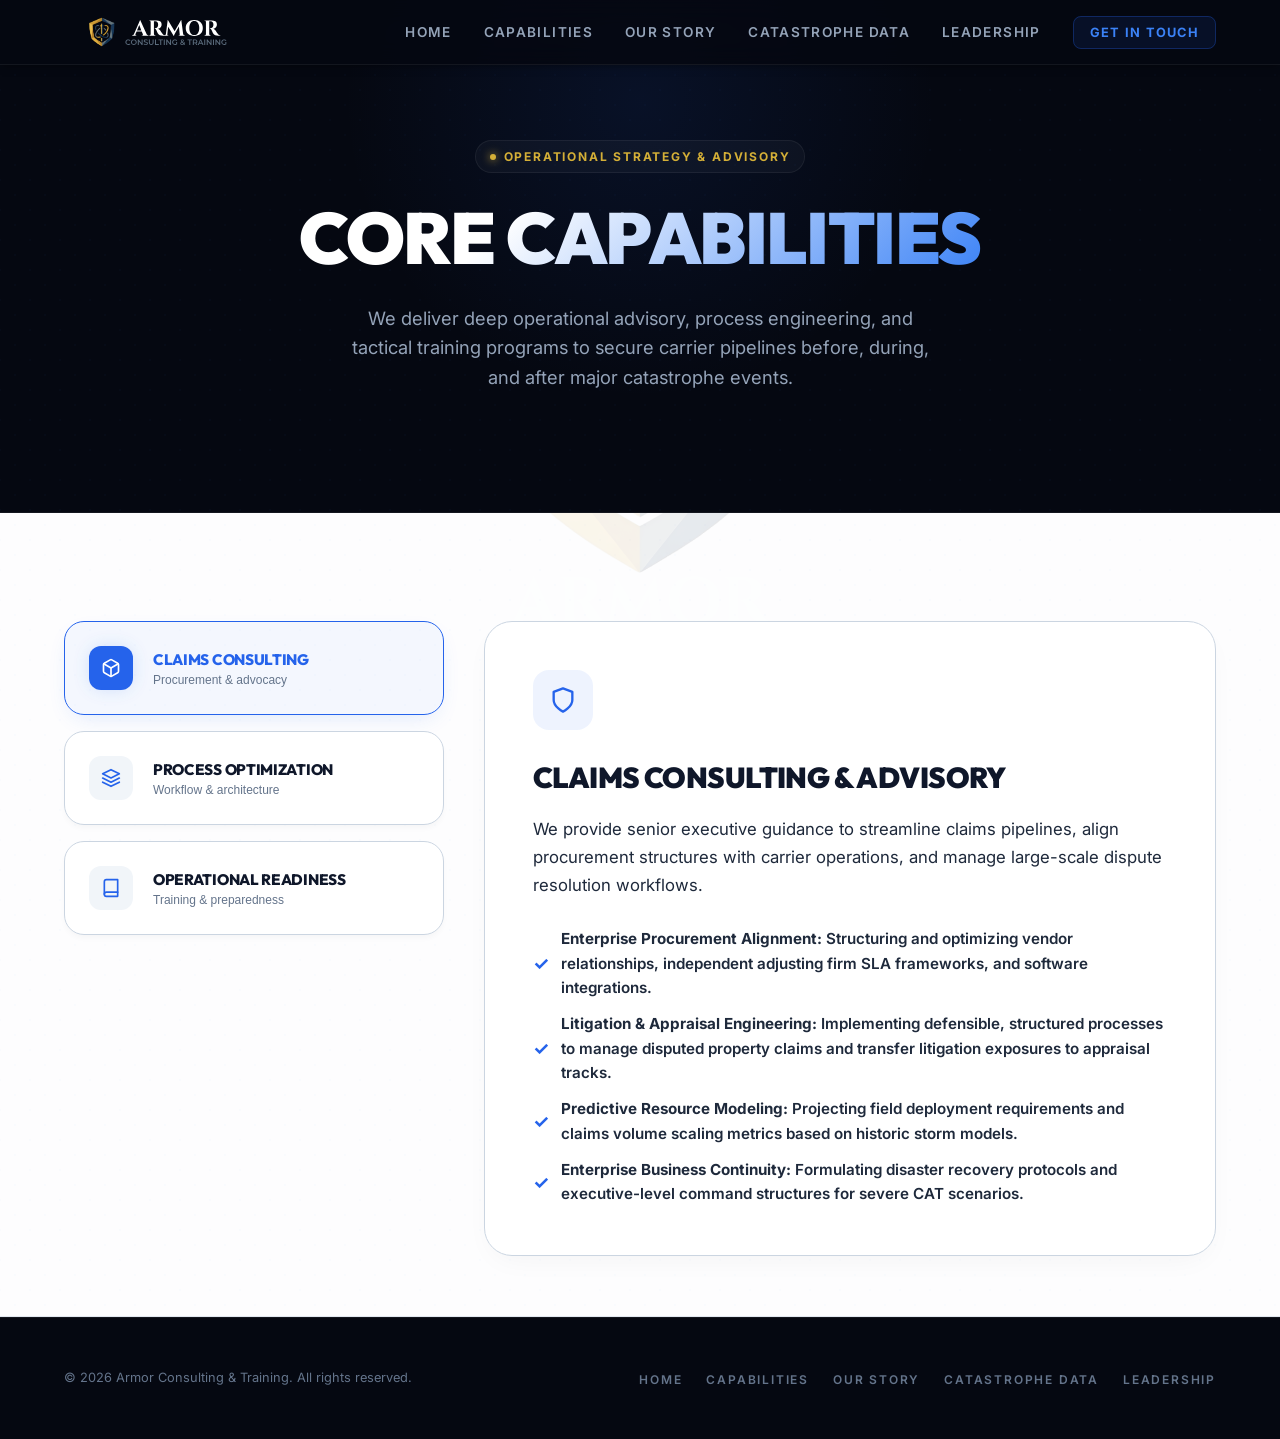
==== capabilities.html @ b16a69c3 "Restructure site into multi-page architecture with expanded Capabilities and Our Story portfolios" ====
<!DOCTYPE html>
<html lang="en">
<head>
    <meta charset="UTF-8">
    <meta name="viewport" content="width=device-width, initial-scale=1.0">
    <meta name="description" content="Armor Consulting & Training fortifies catastrophe claims operations, streamlines response pipelines, ensures strict regulatory compliance, and advises on premium insurtech systems integration.">
    <meta name="author" content="Armor Consulting & Training">
    <title>Core Capabilities | Armor Consulting & Training</title>
    
    <!-- CSS Link -->
    <link rel="stylesheet" href="style.css">
    
    <!-- Favicon Mockup -->
    <link rel="icon" type="image/svg+xml" href="assets/Armor Consulting and Training LLC Logo (512 x 512 px).svg">
</head>
<body>
    <div class="background-watermark"></div>

    <!-- ── HEADER / NAVIGATION ── -->
    <header class="scrolled">
        <div class="container nav-container">
            <a href="index.html" class="logo">
                <img src="assets/Armor Consulting and Training LLC Logo 2 (1128 x 191 px).svg" alt="Armor Consulting & Training" class="logo-image">
            </a>
            <nav>
                <ul>
                    <li><a href="index.html">Home</a></li>
                    <li><a href="capabilities.html" class="active">Capabilities</a></li>
                    <li><a href="our-story.html">Our Story</a></li>
                    <li><a href="index.html#tracker">Catastrophe Data</a></li>
                    <li><a href="index.html#leadership">Leadership</a></li>
                    <li><a href="index.html#contact" class="btn-nav">Get in Touch</a></li>
                </ul>
            </nav>
        </div>
    </header>

    <main>
        <!-- ── SUB-PAGE HERO ── -->
        <section class="hero" style="min-height: auto; padding: 140px 0 80px 0; border-bottom: 1px solid var(--panel-border);">
            <div class="hero-glow"></div>
            <div class="container hero-content" style="max-width: 800px;">
                <div class="hero-tag">
                    <span class="hero-tag-dot"></span> Operational Strategy & Advisory
                </div>
                <h1 class="text-gradient-cobalt">Core Capabilities</h1>
                <p>We deliver deep operational advisory, process engineering, and tactical training programs to secure carrier pipelines before, during, and after major catastrophe events.</p>
            </div>
        </section>

        <!-- ── INTERACTIVE CAPABILITIES SECTION ── -->
        <section id="capabilities" class="capabilities-section">
            <div class="container">
                <div class="capabilities-showcase">
                    <!-- Tabs Navigation -->
                    <div class="capabilities-nav">
                        <!-- Tab 1 -->
                        <button class="capability-tab-btn active" data-capability="consulting">
                            <div class="tab-btn-icon">
                                <svg width="20" height="20" viewBox="0 0 24 24" fill="none" stroke="currentColor" stroke-width="2" stroke-linecap="round" stroke-linejoin="round">
                                    <path d="M21 16V8a2 2 0 0 0-1-1.73l-7-4a2 2 0 0 0-2 0l-7 4A2 2 0 0 0 3 8v8a2 2 0 0 0 1 1.73l7 4a2 2 0 0 0 2 0l7-4A2 2 0 0 0 21 16z"></path>
                                    <polyline points="3.27 6.96 12 12.01 20.73 6.96"></polyline>
                                    <line x1="12" y1="22.08" x2="12" y2="12"></line>
                                </svg>
                            </div>
                            <div class="tab-btn-content">
                                <h4>Claims Consulting</h4>
                                <span class="tab-btn-desc">Procurement & advocacy</span>
                            </div>
                        </button>

                        <!-- Tab 2 -->
                        <button class="capability-tab-btn" data-capability="optimization">
                            <div class="tab-btn-icon">
                                <svg width="20" height="20" viewBox="0 0 24 24" fill="none" stroke="currentColor" stroke-width="2" stroke-linecap="round" stroke-linejoin="round">
                                    <polygon points="12 2 2 7 12 12 22 7 12 2"></polygon>
                                    <polyline points="2 17 12 22 22 17"></polyline>
                                    <polyline points="2 12 12 17 22 12"></polyline>
                                </svg>
                            </div>
                            <div class="tab-btn-content">
                                <h4>Process Optimization</h4>
                                <span class="tab-btn-desc">Workflow & architecture</span>
                            </div>
                        </button>

                        <!-- Tab 3 -->
                        <button class="capability-tab-btn" data-capability="readiness">
                            <div class="tab-btn-icon">
                                <svg width="20" height="20" viewBox="0 0 24 24" fill="none" stroke="currentColor" stroke-width="2" stroke-linecap="round" stroke-linejoin="round">
                                    <path d="M4 19.5A2.5 2.5 0 0 1 6.5 17H20"></path>
                                    <path d="M6.5 2H20v20H6.5A2.5 2.5 0 0 1 4 19.5v-15A2.5 2.5 0 0 1 6.5 2z"></path>
                                </svg>
                            </div>
                            <div class="tab-btn-content">
                                <h4>Operational Readiness</h4>
                                <span class="tab-btn-desc">Training & preparedness</span>
                            </div>
                        </button>
                    </div>

                    <!-- Tabs Content Panel -->
                    <div class="capabilities-content-panel">
                        <!-- Slide 1: Claims Consulting -->
                        <div class="capability-content-slide active" id="cap-consulting">
                            <div class="capability-slide-icon">
                                <svg width="28" height="28" viewBox="0 0 24 24" fill="none" stroke="currentColor" stroke-width="2" stroke-linecap="round" stroke-linejoin="round">
                                    <path d="M12 22s8-4 8-10V5l-8-3-8 3v7c0 6 8 10 8 10z"></path>
                                </svg>
                            </div>
                            <h3>Claims Consulting & Advisory</h3>
                            <p>We provide senior executive guidance to streamline claims pipelines, align procurement structures with carrier operations, and manage large-scale dispute resolution workflows.</p>
                            <div class="capability-slide-bullets">
                                <div class="bullet-item">
                                    <span class="bullet-icon">✓</span>
                                    <span><strong>Enterprise Procurement Alignment:</strong> Structuring and optimizing vendor relationships, independent adjusting firm SLA frameworks, and software integrations.</span>
                                </div>
                                <div class="bullet-item">
                                    <span class="bullet-icon">✓</span>
                                    <span><strong>Litigation & Appraisal Engineering:</strong> Implementing defensible, structured processes to manage disputed property claims and transfer litigation exposures to appraisal tracks.</span>
                                </div>
                                <div class="bullet-item">
                                    <span class="bullet-icon">✓</span>
                                    <span><strong>Predictive Resource Modeling:</strong> Projecting field deployment requirements and claims volume scaling metrics based on historic storm models.</span>
                                </div>
                                <div class="bullet-item">
                                    <span class="bullet-icon">✓</span>
                                    <span><strong>Enterprise Business Continuity:</strong> Formulating disaster recovery protocols and executive-level command structures for severe CAT scenarios.</span>
                                </div>
                            </div>
                        </div>

                        <!-- Slide 2: Process Optimization -->
                        <div class="capability-content-slide" id="cap-optimization">
                            <div class="capability-slide-icon">
                                <svg width="28" height="28" viewBox="0 0 24 24" fill="none" stroke="currentColor" stroke-width="2" stroke-linecap="round" stroke-linejoin="round">
                                    <circle cx="12" cy="12" r="3"></circle>
                                    <path d="M19.4 15a1.65 1.65 0 0 0 .33 1.82l.06.06a2 2 0 1 1-2.83 2.83l-.06-.06a1.65 1.65 0 0 0-1.82-.33 1.65 1.65 0 0 0-1 1.51V21a2 2 0 0 1-4 0v-.09A1.65 1.65 0 0 0 9 19.4a1.65 1.65 0 0 0-1.82.33l-.06.06a2 2 0 1 1-2.83-2.83l.06-.06a1.65 1.65 0 0 0 .33-1.82 1.65 1.65 0 0 0-1.51-1H3a2 2 0 0 1 0-4h.09A1.65 1.65 0 0 0 4.6 9a1.65 1.65 0 0 0-.33-1.82l-.06-.06a2 2 0 1 1 2.83-2.83l.06.06a1.65 1.65 0 0 0 1.82.33H9a1.65 1.65 0 0 0 1-1.51V3a2 2 0 0 1 4 0v.09a1.65 1.65 0 0 0 1 1.51 1.65 1.65 0 0 0 1.82-.33l.06-.06a2 2 0 1 1 2.83 2.83l-.06.06a1.65 1.65 0 0 0-.33 1.82V9a1.65 1.65 0 0 0 1.51 1H21a2 2 0 0 1 0 4h-.09a1.65 1.65 0 0 0-1.51 1z"></path>
                                </svg>
                            </div>
                            <h3>Strategic Process Optimization</h3>
                            <p>We engineer operational frameworks, design clean data capture loops, and customize claims processing workflows for specialized perils and challenging geographic regions.</p>
                            <div class="capability-slide-bullets">
                                <div class="bullet-item">
                                    <span class="bullet-icon">✓</span>
                                    <span><strong>System Architecture & Data Capture:</strong> Designing clean integration pipelines between intake systems, field estimating tools, and core carrier databases.</span>
                                </div>
                                <div class="bullet-item">
                                    <span class="bullet-icon">✓</span>
                                    <span><strong>CAT Code Engineering:</strong> Establishing storm-specific process guidelines, estimate templates, and automated compliance auditing rules.</span>
                                </div>
                                <div class="bullet-item">
                                    <span class="bullet-icon">✓</span>
                                    <span><strong>Niche Product Customization:</strong> Engineering specialized processing pipelines for unique policy types, including manufactured housing and mobile home product lines.</span>
                                </div>
                                <div class="bullet-item">
                                    <span class="bullet-icon">✓</span>
                                    <span><strong>Logistical Conflict Resolution:</strong> Developing localized, tactical response workflows for hard-to-reach barrier islands, keys, and severe access-restricted disaster zones (e.g., Sanibel Island and the Florida Keys).</span>
                                </div>
                            </div>
                        </div>

                        <!-- Slide 3: Operational Readiness -->
                        <div class="capability-content-slide" id="cap-readiness">
                            <div class="capability-slide-icon">
                                <svg width="28" height="28" viewBox="0 0 24 24" fill="none" stroke="currentColor" stroke-width="2" stroke-linecap="round" stroke-linejoin="round">
                                    <path d="M17 21v-2a4 4 0 0 0-4-4H5a4 4 0 0 0-4 4v2"></path>
                                    <circle cx="9" cy="7" r="4"></circle>
                                    <path d="M23 21v-2a4 4 0 0 0-3-3.87"></path>
                                    <path d="M16 3.13a4 4 0 0 1 0 7.75"></path>
                                </svg>
                            </div>
                            <h3>Training & Operational Readiness</h3>
                            <p>We build readiness programs, technical estimating academies, and automated onboarding playbooks to scale up human capital ahead of historic catastrophe events.</p>
                            <div class="capability-slide-bullets">
                                <div class="bullet-item">
                                    <span class="bullet-icon">✓</span>
                                    <span><strong>Leadership Development Academies:</strong> Targeted executive training programs for Team Leads, Field Supervisors, Quality Control Auditors, and Claims Managers.</span>
                                </div>
                                <div class="bullet-item">
                                    <span class="bullet-icon">✓</span>
                                    <span><strong>Technical Estimating Mastery:</strong> Advanced training curricula in Xactimate and Symbility, emphasizing structural estimating precision and carrier-specific guidelines.</span>
                                </div>
                                <div class="bullet-item">
                                    <span class="bullet-icon">✓</span>
                                    <span><strong>Massive-Scale Readiness Drills:</strong> Conducting stress-test simulations of staffing ramp-ups, QA queues, and high-frequency intake bottlenecks.</span>
                                </div>
                                <div class="bullet-item">
                                    <span class="bullet-icon">✓</span>
                                    <span><strong>Rapid Onboarding Systems:</strong> Creating high-impact independent adjuster orientation presentation playbooks and onboarding resources to ensure day-one operational alignment.</span>
                                </div>
                            </div>
                        </div>
                    </div>
                </div>
            </div>
        </section>
    </main>

    <!-- ── FOOTER ── -->
    <footer>
        <div class="container footer-container">
            <div class="footer-copy">
                &copy; 2026 Armor Consulting & Training. All rights reserved.
            </div>
            <ul class="footer-links">
                <li><a href="index.html">Home</a></li>
                <li><a href="capabilities.html">Capabilities</a></li>
                <li><a href="our-story.html">Our Story</a></li>
                <li><a href="index.html#tracker">Catastrophe Data</a></li>
                <li><a href="index.html#leadership">Leadership</a></li>
            </ul>
        </div>
    </footer>

    <!-- JavaScript Link -->
    <script src="app.js"></script>
</body>
</html>
---- style.css ----
@import url('https://fonts.googleapis.com/css2?family=Outfit:wght@400;600;800;900&family=Inter:wght@300;400;500;600;700&family=JetBrains+Mono:wght@400;700&display=swap');

/* ── DESIGN SYSTEM VARIABLES ────────────────────────────────────────────── */
:root {
  --bg-color: #050811;
  --bg-dots: rgba(37, 99, 235, 0.03);
  --panel-bg: rgba(13, 18, 33, 0.7);
  --panel-border: rgba(255, 255, 255, 0.06);
  --panel-border-hover: rgba(59, 130, 246, 0.3);
  
  --text-primary: #f8fafc;
  --text-secondary: #94a3b8;
  --text-muted: #64748b;
  
  --accent-cobalt: #2563eb;
  --accent-electric: #3b82f6;
  --accent-cyan: #06b6d4;
  --accent-gold: #d4af37;
  --accent-gold-glow: rgba(212, 175, 55, 0.15);
  
  --shadow-sm: 0 2px 8px -2px rgba(0, 0, 0, 0.5);
  --shadow-lg: 0 10px 30px -10px rgba(0, 0, 0, 0.7);
  --shadow-glow: 0 0 20px -5px rgba(37, 99, 235, 0.3);
  
  --transition-smooth: all 0.4s cubic-bezier(0.16, 1, 0.3, 1);
  --font-heading: 'Outfit', 'Inter', sans-serif;
  --font-body: 'Inter', sans-serif;
  --font-mono: 'JetBrains Mono', monospace;
}

/* ── BASE STYLES ────────────────────────────────────────────────────────── */
* {
  box-sizing: border-box;
  margin: 0;
  padding: 0;
}

html {
  scroll-behavior: smooth;
}

body {
  background-color: var(--bg-color);
  background-image: 
    radial-gradient(var(--bg-dots) 1.5px, transparent 1.5px),
    radial-gradient(var(--bg-dots) 1.5px, transparent 1.5px);
  background-size: 30px 30px;
  background-position: 0 0, 15px 15px;
  color: var(--text-primary);
  font-family: var(--font-body);
  line-height: 1.6;
  overflow-x: hidden;
  -webkit-font-smoothing: antialiased;
}

/* ── TYPOGRAPHY ──────────────────────────────────────────────────────────── */
h1, h2, h3, h4 {
  font-family: var(--font-heading);
  font-weight: 800;
  letter-spacing: -0.02em;
}

p {
  color: var(--text-secondary);
}

.text-gradient-cobalt {
  background: linear-gradient(135deg, #ffffff 30%, var(--accent-electric) 100%);
  -webkit-background-clip: text;
  -webkit-text-fill-color: transparent;
}

.text-gradient-gold {
  background: linear-gradient(135deg, #ffffff 40%, var(--accent-gold) 100%);
  -webkit-background-clip: text;
  -webkit-text-fill-color: transparent;
}

/* ── GLOBAL LAYOUT & CONTAINER ────────────────────────────────────────────── */
.container {
  width: 100%;
  max-width: 1200px;
  margin: 0 auto;
  padding: 0 24px;
}

/* ── HEADER / NAVIGATION ──────────────────────────────────────────────────── */
header {
  position: fixed;
  top: 0;
  left: 0;
  width: 100%;
  z-index: 100;
  border-bottom: 1px solid transparent;
  transition: var(--transition-smooth);
}

header.scrolled {
  background-color: rgba(5, 8, 17, 0.85);
  backdrop-filter: blur(12px);
  border-bottom: 1px solid var(--panel-border);
  box-shadow: var(--shadow-sm);
}

.nav-container {
  display: flex;
  justify-content: space-between;
  align-items: center;
  height: 80px;
  transition: var(--transition-smooth);
}

header.scrolled .nav-container {
  height: 64px;
}

.logo {
  display: flex;
  align-items: center;
  text-decoration: none;
}

.logo-image {
  height: 46px;
  width: auto;
  display: block;
  transition: var(--transition-smooth);
}

header.scrolled .logo-image {
  height: 38px;
}

nav ul {
  display: flex;
  list-style: none;
  gap: 32px;
  align-items: center;
}

nav a {
  text-decoration: none;
  color: var(--text-secondary);
  font-size: 0.85rem;
  font-weight: 600;
  text-transform: uppercase;
  letter-spacing: 0.1em;
  transition: var(--transition-smooth);
}

nav a:hover {
  color: var(--accent-electric);
}

.btn-nav {
  background: rgba(37, 99, 235, 0.1);
  color: var(--accent-electric);
  border: 1px solid rgba(37, 99, 235, 0.3);
  padding: 8px 16px;
  border-radius: 8px;
  font-size: 0.8rem;
  font-weight: 700;
}

.btn-nav:hover {
  background: var(--accent-cobalt);
  color: var(--text-primary);
  border-color: var(--accent-cobalt);
  box-shadow: var(--shadow-glow);
}

/* ── HERO SECTION ────────────────────────────────────────────────────────── */
.hero {
  position: relative;
  min-height: 100vh;
  display: flex;
  align-items: center;
  padding-top: 100px;
  overflow: hidden;
}

.hero-glow {
  position: absolute;
  top: 20%;
  left: 50%;
  transform: translate(-50%, -50%);
  width: 600px;
  height: 600px;
  background: radial-gradient(circle, rgba(37, 99, 235, 0.1) 0%, transparent 70%);
  z-index: -1;
  pointer-events: none;
}

.hero-content {
  max-width: 700px;
}

.hero-tag {
  display: inline-flex;
  align-items: center;
  gap: 8px;
  background: rgba(255, 255, 255, 0.03);
  border: 1px solid var(--panel-border);
  padding: 6px 14px;
  border-radius: 20px;
  font-size: 0.75rem;
  font-weight: 700;
  text-transform: uppercase;
  letter-spacing: 0.15em;
  color: var(--accent-gold);
  margin-bottom: 24px;
}

.hero-tag-dot {
  width: 6px;
  height: 6px;
  border-radius: 50%;
  background: var(--accent-gold);
  box-shadow: 0 0 8px var(--accent-gold);
}

.hero h1 {
  font-size: clamp(2.5rem, 6vw, 4.5rem);
  line-height: 0.95;
  margin-bottom: 24px;
  font-weight: 900;
  text-transform: uppercase;
}

.hero p {
  font-size: clamp(1rem, 2vw, 1.15rem);
  color: var(--text-secondary);
  margin-bottom: 40px;
  max-width: 600px;
}

.hero-actions {
  display: flex;
  gap: 16px;
  flex-wrap: wrap;
}

.btn {
  display: inline-flex;
  align-items: center;
  gap: 8px;
  text-decoration: none;
  padding: 14px 28px;
  border-radius: 10px;
  font-size: 0.85rem;
  font-weight: 700;
  text-transform: uppercase;
  letter-spacing: 0.08em;
  transition: var(--transition-smooth);
  cursor: pointer;
}

.btn-primary {
  background: var(--accent-cobalt);
  color: var(--text-primary);
  border: 1px solid var(--accent-cobalt);
  box-shadow: var(--shadow-glow);
}

.btn-primary:hover {
  background: var(--accent-electric);
  border-color: var(--accent-electric);
  transform: translateY(-2px);
}

.btn-secondary {
  background: rgba(255, 255, 255, 0.03);
  color: var(--text-primary);
  border: 1px solid var(--panel-border);
}

.btn-secondary:hover {
  background: rgba(255, 255, 255, 0.08);
  border-color: var(--text-secondary);
  transform: translateY(-2px);
}

/* ── SECTIONS ────────────────────────────────────────────────────────────── */
section {
  padding: 100px 0;
  position: relative;
}

.section-header {
  margin-bottom: 64px;
  text-align: center;
}

.section-subtitle {
  font-family: var(--font-mono);
  font-size: 0.75rem;
  font-weight: 700;
  text-transform: uppercase;
  color: var(--accent-electric);
  letter-spacing: 0.25em;
  margin-bottom: 12px;
  display: block;
}

.section-title {
  font-size: clamp(2rem, 4vw, 3rem);
  text-transform: uppercase;
  font-weight: 900;
}

/* ── SERVICE SHOWCASE LAYOUT ─────────────────────────────────────────────── */
.services-showcase {
  margin-top: 24px;
  width: 100%;
}

.services-tabs {
  display: flex;
  gap: 16px;
  justify-content: center;
  margin-bottom: 20px;
  flex-wrap: wrap;
}

.service-tab-btn {
  background: #ffffff;
  border: 1px solid #cbd5e1;
  border-radius: 30px;
  padding: 12px 28px;
  font-family: var(--font-heading);
  font-size: 0.85rem;
  font-weight: 800;
  text-transform: uppercase;
  color: #475569;
  display: flex;
  align-items: center;
  gap: 10px;
  cursor: pointer;
  transition: var(--transition-smooth);
  box-shadow: 0 4px 6px -1px rgba(0, 0, 0, 0.05);
}

.service-tab-btn svg {
  color: #64748b;
  transition: var(--transition-smooth);
}

.service-tab-btn:hover {
  background: #f1f5f9;
  color: #0f172a;
  border-color: #94a3b8;
}

.service-tab-btn.active {
  background: var(--accent-cobalt);
  color: #ffffff;
  border-color: var(--accent-cobalt);
  box-shadow: var(--shadow-glow);
}

.service-tab-btn.active svg {
  color: #ffffff;
}

.services-content-panel {
  background: #ffffff;
  border: 1px solid #cbd5e1;
  border-radius: 24px;
  padding: 32px 40px;
  box-shadow: 0 10px 30px -10px rgba(0, 0, 0, 0.05);
  display: flex;
  flex-direction: column;
  justify-content: center;
  position: relative;
  overflow: hidden;
}

.services-content-panel::before {
  content: '';
  position: absolute;
  top: 0;
  left: 0;
  width: 100%;
  height: 100%;
  background: radial-gradient(circle at 10% 10%, rgba(37, 99, 235, 0.02) 0%, transparent 60%);
  pointer-events: none;
}

.service-content-slide {
  display: none;
  opacity: 0;
  transform: translateY(12px);
  transition: opacity 0.4s cubic-bezier(0.16, 1, 0.3, 1), transform 0.4s cubic-bezier(0.16, 1, 0.3, 1);
}

.service-content-slide.active {
  display: flex;
  opacity: 1;
  transform: translateY(0);
}

.service-slide-detail {
  display: flex;
  flex-direction: column;
  align-items: center;
  text-align: center;
}

.service-slide-icon {
  width: 56px;
  height: 56px;
  border-radius: 14px;
  background: rgba(37, 99, 235, 0.08);
  color: var(--accent-cobalt);
  display: flex;
  align-items: center;
  justify-content: center;
  margin-bottom: 24px;
}

.service-content-slide h3 {
  font-size: 1.6rem;
  color: #0f172a;
  margin-bottom: 16px;
  text-transform: uppercase;
  font-weight: 900;
}

.service-content-slide p {
  font-size: 1.05rem;
  color: #1e293b !important;
  line-height: 1.65;
  max-width: 700px;
  margin-bottom: 24px;
}

.service-bullet-list {
  list-style: none;
  margin-top: 12px;
  font-size: 0.9rem;
  color: #1e293b !important;
  display: flex;
  flex-direction: column;
  gap: 12px;
}

.service-bullet-list li {
  display: flex;
  align-items: center;
  gap: 10px;
  font-weight: 600;
}

.service-bullet-list svg {
  color: var(--accent-cobalt);
  flex-shrink: 0;
}

/* ── CATASTROPHE TRACKER PANEL ───────────────────────────────────────────────── */
.calc-panel {
  background: var(--panel-bg);
  border: 1px solid var(--panel-border);
  border-radius: 32px;
  padding: 48px;
  display: grid;
  grid-template-cols: 1fr;
  gap: 40px;
  backdrop-filter: blur(10px);
  position: relative;
  overflow: hidden;
}

@media(min-width: 768px) {
  .calc-panel {
    grid-template-cols: 1fr 1fr;
  }
}

.calc-panel::before {
  content: '';
  position: absolute;
  top: 0;
  right: 0;
  width: 300px;
  height: 300px;
  background: radial-gradient(circle, rgba(212, 175, 55, 0.05) 0%, transparent 70%);
  pointer-events: none;
}

.calc-inputs h3 {
  font-size: 1.5rem;
  margin-bottom: 16px;
  text-transform: uppercase;
}

.calc-inputs p {
  font-size: 0.95rem;
  margin-bottom: 32px;
}

.form-group {
  margin-bottom: 24px;
}

.form-group label {
  display: block;
  font-size: 0.75rem;
  font-weight: 700;
  text-transform: uppercase;
  color: var(--text-secondary);
  letter-spacing: 0.1em;
  margin-bottom: 10px;
}

.form-control {
  width: 100%;
  background: rgba(255, 255, 255, 0.03);
  border: 1px solid var(--panel-border);
  border-radius: 12px;
  padding: 14px 18px;
  color: var(--text-primary);
  font-family: var(--font-body);
  font-size: 0.95rem;
  transition: var(--transition-smooth);
}

.form-control:focus {
  outline: none;
  border-color: var(--accent-electric);
  background: rgba(255, 255, 255, 0.06);
  box-shadow: var(--shadow-glow);
}

.calc-results {
  background: rgba(5, 8, 17, 0.8);
  border: 1px solid var(--panel-border);
  border-radius: 20px;
  padding: 32px;
  display: flex;
  flex-direction: column;
  justify-content: space-between;
}

.results-header {
  border-bottom: 1px solid var(--panel-border);
  padding-bottom: 20px;
  margin-bottom: 20px;
  display: flex;
  justify-content: space-between;
  align-items: center;
}

.results-title {
  font-size: 0.75rem;
  font-weight: 700;
  text-transform: uppercase;
  color: var(--accent-gold);
  letter-spacing: 0.15em;
}

.results-status {
  display: flex;
  align-items: center;
  gap: 8px;
  font-size: 0.7rem;
  font-weight: 700;
  text-transform: uppercase;
  color: #10b981;
}

.results-grid {
  display: grid;
  grid-template-cols: 1fr;
  gap: 20px;
  margin-bottom: 20px;
}

@media(min-width: 768px) {
  .results-grid {
    grid-template-cols: 1fr 1fr;
    gap: 16px;
  }
  .result-item {
    border: 1px solid rgba(255, 255, 255, 0.05) !important;
    background: rgba(255, 255, 255, 0.02) !important;
    border-radius: 12px !important;
    padding: 16px !important;
    border-bottom: none !important;
  }
}

.result-item {
  display: flex;
  justify-content: space-between;
  align-items: center;
  padding: 12px 0;
  border-bottom: 1px dashed var(--panel-border);
}

.result-item:last-child {
  border: none;
}

.result-label {
  font-size: 0.85rem;
  color: var(--text-secondary);
}

.result-val {
  font-family: var(--font-mono);
  font-size: 0.95rem;
  font-weight: 700;
  color: var(--text-primary);
}

.result-val.highlight-gold {
  color: var(--accent-gold);
}

.result-val.highlight-blue {
  color: var(--accent-electric);
}

.result-val.highlight-cyan {
  color: var(--accent-cyan);
}

.calc-disclaimer {
  font-size: 0.75rem;
  color: var(--text-muted);
  line-height: 1.4;
  border-top: 1px solid var(--panel-border);
  padding-top: 16px;
}

/* ── TEAM SECTION ────────────────────────────────────────────────────────── */
.team-grid {
  display: grid;
  grid-template-columns: 1fr 1fr;
  gap: 32px;
}

.team-card {
  background: var(--panel-bg);
  border: 1px solid var(--panel-border);
  border-radius: 28px;
  padding: 48px;
  transition: var(--transition-smooth);
  backdrop-filter: blur(8px);
}

.team-card:hover {
  border-color: var(--panel-border-hover);
  transform: translateY(-3px);
  box-shadow: var(--shadow-lg);
}

.team-avatar {
  width: 80px;
  height: 80px;
  border-radius: 24px;
  background: linear-gradient(135deg, rgba(255,255,255,0.05), rgba(255,255,255,0.01));
  border: 1px solid var(--panel-border);
  margin-bottom: 24px;
  display: flex;
  align-items: center;
  justify-content: center;
  color: var(--accent-electric);
  box-shadow: var(--shadow-sm);
  overflow: hidden; /* Ensure avatar photo stays within border radius */
}

.avatar-img {
  width: 100%;
  height: 100%;
  object-fit: cover;
  border-radius: inherit;
}

.team-card:hover .team-avatar {
  background: linear-gradient(135deg, var(--accent-cobalt), var(--accent-electric));
  color: var(--text-primary);
  border-color: var(--accent-cobalt);
}

.team-card h3 {
  font-size: 1.5rem;
  margin-bottom: 4px;
  text-transform: uppercase;
}

.team-title {
  font-family: var(--font-mono);
  font-size: 0.75rem;
  font-weight: 700;
  text-transform: uppercase;
  color: var(--accent-gold);
  letter-spacing: 0.15em;
  margin-bottom: 24px;
  display: block;
}

.team-card p {
  font-size: 0.9rem;
  margin-bottom: 28px;
  line-height: 1.6;
}

.team-experience {
  border-top: 1px solid var(--panel-border);
  padding-top: 24px;
}

.exp-title {
  font-size: 0.7rem;
  font-weight: 700;
  text-transform: uppercase;
  color: var(--text-muted);
  letter-spacing: 0.1em;
  margin-bottom: 12px;
  display: block;
}

.exp-tag {
  display: inline-block;
  background: rgba(255,255,255,0.02);
  border: 1px solid var(--panel-border);
  padding: 4px 10px;
  border-radius: 6px;
  font-size: 0.7rem;
  font-weight: 600;
  color: var(--text-secondary);
  margin-right: 8px;
  margin-bottom: 8px;
}

.team-social {
  margin-top: 16px;
  display: flex;
  gap: 12px;
  border-top: 1px dashed var(--panel-border);
  padding-top: 16px;
}

.team-social-link {
  display: inline-flex;
  align-items: center;
  gap: 8px;
  color: var(--text-secondary);
  text-decoration: none;
  font-size: 0.8rem;
  font-weight: 600;
  transition: var(--transition-smooth);
}

.team-social-link:hover {
  color: var(--accent-cyan);
}

.team-social-link svg {
  color: var(--accent-cyan);
  transition: var(--transition-smooth);
}

.team-social-link:hover svg {
  transform: scale(1.1);
}

/* ── CONTACT FORM SECTION ────────────────────────────────────────────────── */
.contact-container {
  display: grid;
  grid-template-cols: 1fr;
  gap: 48px;
}

@media(min-width: 768px) {
  .contact-container {
    grid-template-cols: 1fr 1.5fr;
  }
}

.contact-info {
  display: flex;
  flex-direction: column;
  justify-content: center;
}

.contact-info h3 {
  font-size: 1.75rem;
  margin-bottom: 16px;
  text-transform: uppercase;
}

.contact-info p {
  margin-bottom: 32px;
}

.contact-method {
  display: flex;
  align-items: center;
  gap: 16px;
  margin-bottom: 24px;
}

.contact-method-icon {
  width: 44px;
  height: 44px;
  border-radius: 10px;
  background: rgba(255,255,255,0.03);
  border: 1px solid var(--panel-border);
  display: flex;
  align-items: center;
  justify-content: center;
  color: var(--accent-electric);
  flex-shrink: 0;
}

.contact-method-text h4 {
  font-size: 0.75rem;
  font-weight: 700;
  text-transform: uppercase;
  color: var(--text-muted);
  letter-spacing: 0.1em;
}

.contact-method-text a, .contact-method-text p {
  font-size: 0.95rem;
  color: var(--text-primary);
  text-decoration: none;
}

.contact-form {
  background: var(--panel-bg);
  border: 1px solid var(--panel-border);
  padding: 40px;
  border-radius: 28px;
  backdrop-filter: blur(8px);
}

.btn-form {
  width: 100%;
  justify-content: center;
}

.spinner {
  display: none;
  width: 16px;
  height: 16px;
  border: 2px solid rgba(255,255,255,0.3);
  border-top-color: #fff;
  border-radius: 50%;
  animation: spin 0.8s linear infinite;
}

@keyframes spin {
  to { transform: rotate(360deg); }
}

.form-success-msg {
  display: none;
  background: rgba(16, 185, 129, 0.1);
  border: 1px solid rgba(16, 185, 129, 0.2);
  color: #34d399;
  padding: 16px;
  border-radius: 12px;
  font-size: 0.9rem;
  font-weight: 600;
  margin-top: 20px;
  text-align: center;
}

/* ── FOOTER ──────────────────────────────────────────────────────────────── */
footer {
  border-top: 1px solid var(--panel-border);
  padding: 48px 0;
  background: #020409;
}

.footer-container {
  display: flex;
  flex-direction: column;
  justify-content: space-between;
  align-items: center;
  gap: 24px;
}

@media(min-width: 768px) {
  .footer-container {
    flex-direction: row;
  }
}

.footer-copy {
  font-size: 0.8rem;
  color: var(--text-muted);
}

.footer-links {
  display: flex;
  list-style: none;
  gap: 24px;
}

.footer-links a {
  text-decoration: none;
  font-size: 0.75rem;
  color: var(--text-muted);
  font-weight: 600;
  text-transform: uppercase;
  letter-spacing: 0.15em;
  transition: var(--transition-smooth);
}

.footer-links a:hover {
  color: var(--accent-electric);
}

/* ── STORM SELECTOR & STATS ── */
.storm-selector-grid {
  display: grid;
  grid-template-cols: 1fr;
  gap: 12px;
  margin-top: 16px;
}

@media(min-width: 480px) {
  .storm-selector-grid {
    grid-template-cols: 1fr 1fr;
  }
}

.storm-btn {
  background: rgba(255, 255, 255, 0.02);
  border: 1px solid var(--panel-border);
  color: var(--text-secondary);
  padding: 14px 18px;
  border-radius: 12px;
  font-size: 0.8rem;
  font-weight: 700;
  text-align: left;
  cursor: pointer;
  transition: var(--transition-smooth);
  width: 100%;
}

.storm-btn:hover {
  background: rgba(255, 255, 255, 0.06);
  color: var(--text-primary);
  border-color: var(--text-secondary);
}

.storm-btn.active {
  background: var(--accent-cobalt);
  border-color: var(--accent-cobalt);
  color: var(--text-primary);
  box-shadow: var(--shadow-glow);
}

.storm-stats-container {
  display: grid;
  grid-template-cols: 1fr;
  gap: 12px;
  background: rgba(255, 255, 255, 0.01);
  border: 1px solid var(--panel-border);
  padding: 16px;
  border-radius: 16px;
}

@media(min-width: 480px) {
  .storm-stats-container {
    grid-template-cols: 1fr 1fr;
  }
}

@media(min-width: 768px) {
  .storm-stats-container {
    grid-template-cols: repeat(4, 1fr);
    gap: 8px;
    padding: 12px;
  }
}

.storm-stat-item {
  display: flex;
  flex-direction: column;
}

.stat-label {
  font-size: 0.7rem;
  text-transform: uppercase;
  color: var(--text-muted);
  font-weight: 700;
  letter-spacing: 0.08em;
}

.stat-val {
  font-size: 1.1rem;
  font-weight: 800;
  color: var(--text-primary);
  margin-top: 4px;
}

/* Responsive adjustments */
@media (max-width: 768px) {
  nav ul {
    display: none;
  }
}

/* ── HYBRID LIGHT THEME STYLES ─────────────────────────────────────────── */

/* Light Sections Base Styling */
#services, #leadership {
  background-color: #ffffff;
  color: #0f172a;
  border-bottom: 1px solid #e2e8f0;
}

#tracker {
  background-color: #f8fafc;
  color: #0f172a;
  border-bottom: 1px solid #e2e8f0;
}

/* Light Section Typography Override */
#services .section-title,
#tracker .section-title,
#leadership .section-title {
  color: #0f172a;
  background: none;
  -webkit-text-fill-color: initial;
  text-shadow: none;
}

#services .section-subtitle,
#tracker .section-subtitle,
#leadership .section-subtitle {
  color: #2563eb; /* Strong Cobalt Blue Accent */
  font-weight: 800;
}

/* Light Mode Service Cards */
#services .services-content-panel {
  background: #ffffff;
  border: 1px solid #e2e8f0;
  box-shadow: 0 4px 10px -2px rgba(0, 0, 0, 0.05), 0 2px 4px -1px rgba(0, 0, 0, 0.02);
}

#services .service-content-slide h3 {
  color: #0f172a;
}

#services .service-content-slide p {
  color: #475569;
}

#services .service-bullet-list li {
  color: #475569;
}

#services .service-bullet-list svg {
  color: #2563eb;
}

/* Light Mode Tracker Panel */
#tracker .calc-panel {
  background: #ffffff;
  border: 1px solid #e2e8f0;
  box-shadow: 0 10px 30px -10px rgba(0, 0, 0, 0.05);
}

#tracker .calc-inputs h3 {
  color: #0f172a;
}

#tracker .calc-inputs p {
  color: #475569;
}

#tracker .form-group label {
  color: #475569;
}

#tracker .form-control {
  background: #f8fafc;
  border: 1px solid #cbd5e1;
  color: #0f172a;
}

#tracker .form-control:focus {
  background: #ffffff;
  border-color: #2563eb;
  box-shadow: 0 0 0 3px rgba(37, 99, 235, 0.1);
}

/* Storm Buttons */
#tracker .storm-btn {
  background: #f1f5f9;
  border: 1px solid #e2e8f0;
  color: #334155;
  box-shadow: 0 1px 2px 0 rgba(0, 0, 0, 0.05);
}

#tracker .storm-btn:hover {
  background: #e2e8f0;
  color: #0f172a;
  border-color: #cbd5e1;
}

#tracker .storm-btn.active {
  background: #2563eb;
  border-color: #2563eb;
  color: #ffffff;
  box-shadow: 0 4px 12px -2px rgba(37, 99, 235, 0.3);
}

/* Keep Tracker Results Dark for High-Contrast Premium Dashboard Feel */
#tracker .calc-results {
  background: #0f172a;
  border: 1px solid rgba(255, 255, 255, 0.1);
  box-shadow: 0 10px 25px -5px rgba(0, 0, 0, 0.3);
}

/* Team Card (Leadership) overrides */
#leadership .team-card {
  background: #ffffff;
  border: 1px solid #e2e8f0;
  box-shadow: 0 4px 10px -2px rgba(0, 0, 0, 0.05), 0 2px 4px -1px rgba(0, 0, 0, 0.02);
}

#leadership .team-card h3 {
  color: #0f172a;
}

#leadership .team-title {
  color: #b78628; /* Deep gold */
}

#leadership .team-card p {
  color: #475569;
}

#leadership .team-avatar {
  background: linear-gradient(135deg, #f8fafc, #f1f5f9);
  border: 1px solid #cbd5e1;
}

#leadership .exp-title {
  color: #64748b;
}

#leadership .exp-tag {
  background: #f1f5f9;
  border: 1px solid #e2e8f0;
  color: #334155;
}

#leadership .team-card:hover {
  border-color: rgba(37, 99, 235, 0.3);
  box-shadow: 0 12px 20px -8px rgba(37, 99, 235, 0.08), 0 4px 6px -2px rgba(37, 99, 235, 0.03);
}

/* ── METRICS BANNER STYLING ── */
.metrics-section {
  background-color: #f1f5f9;
  padding: 60px 0;
  border-bottom: 1px solid #e2e8f0;
  position: relative;
  z-index: 10;
}

.metrics-grid {
  display: grid;
  grid-template-cols: repeat(auto-fit, minmax(220px, 1fr));
  gap: 32px;
  text-align: center;
}

.metric-item {
  display: flex;
  flex-direction: column;
  align-items: center;
}

.metric-number {
  font-family: var(--font-heading);
  font-size: clamp(2.2rem, 5vw, 3.2rem);
  font-weight: 900;
  line-height: 1;
  color: #0f172a;
  margin-bottom: 8px;
  background: linear-gradient(135deg, #0f172a 30%, #2563eb 100%);
  -webkit-background-clip: text;
  -webkit-text-fill-color: transparent;
}

.metric-label {
  font-family: var(--font-mono);
  font-size: 0.75rem;
  font-weight: 700;
  text-transform: uppercase;
  color: #64748b;
  letter-spacing: 0.1em;
}

/* ── BACKGROUND WATERMARK STYLING ── */

/* Body Light Theme and Dots Override for hybrid design */
body {
  background-color: #f8fafc;
  background-image: 
    radial-gradient(rgba(37, 99, 235, 0.05) 1.5px, transparent 1.5px),
    radial-gradient(rgba(37, 99, 235, 0.05) 1.5px, transparent 1.5px);
  background-size: 30px 30px;
  background-position: 0 0, 15px 15px;
  color: #334155;
}

/* Ensure Hero section remains dark */
.hero {
  background-color: #050811;
  background-image: 
    radial-gradient(rgba(37, 99, 235, 0.03) 1.5px, transparent 1.5px),
    radial-gradient(rgba(37, 99, 235, 0.03) 1.5px, transparent 1.5px);
  background-size: 30px 30px;
  background-position: 0 0, 15px 15px;
  color: var(--text-primary);
  z-index: 5;
}

/* Ensure Contact & Footer remain dark */
#contact {
  background-color: #050811;
  background-image: 
    radial-gradient(rgba(37, 99, 235, 0.03) 1.5px, transparent 1.5px),
    radial-gradient(rgba(37, 99, 235, 0.03) 1.5px, transparent 1.5px);
  background-size: 30px 30px;
  background-position: 0 0, 15px 15px;
  color: var(--text-primary);
  z-index: 5;
}

footer {
  background-color: #050811;
  border-top: 1px solid rgba(255, 255, 255, 0.06);
  z-index: 5;
  position: relative;
}
/* Transparent Background for Light Sections to let the body and watermark show through */
#services, #leadership, #capabilities {
  background-color: rgba(255, 255, 255, 0.65) !important;
  z-index: 2;
}

#services, #capabilities {
  padding: 60px 0;
}

#services .section-header,
#capabilities .section-header {
  margin-bottom: 32px;
}

#tracker, .metrics-section {
  background-color: rgba(248, 250, 252, 0.65) !important;
  z-index: 2;
}

/* Fixed Centered Background Watermark */
.background-watermark {
  position: fixed;
  top: 50%;
  left: 50%;
  transform: translate(-50%, -50%);
  width: 70vw;
  height: 70vw;
  max-width: 550px;
  max-height: 550px;
  background-image: url('assets/Armor Consulting and Training LLC Logo (512 x 512 px).svg');
  background-size: contain;
  background-repeat: no-repeat;
  background-position: center;
  opacity: 0.28; /* Increased opacity to show through translucent sections */
  pointer-events: none; /* Make it non-clickable */
  z-index: 1; /* Position it above the body but below sections */
}

/* ── ENTERPRISE CAPABILITIES GRID ── */
#capabilities {
  border-bottom: 1px solid #e2e8f0;
}

#capabilities .section-title {
  color: #0f172a;
  background: none;
  -webkit-text-fill-color: initial;
  text-shadow: none;
}

#capabilities .section-subtitle {
  color: #2563eb;
  font-weight: 800;
}

/* ── ENTERPRISE CAPABILITIES SHOWCASE ── */
.capabilities-showcase {
  display: flex;
  gap: 40px;
  margin-top: 48px;
  align-items: stretch;
  width: 100%;
}

.capabilities-nav {
  display: flex;
  flex-direction: column;
  gap: 16px;
  width: 380px;
  flex-shrink: 0;
}

.capability-tab-btn {
  background: #ffffff;
  border: 1px solid #cbd5e1;
  border-radius: 20px;
  padding: 24px;
  text-align: left;
  display: flex;
  gap: 20px;
  align-items: center;
  cursor: pointer;
  transition: var(--transition-smooth);
  width: 100%;
  box-shadow: 0 4px 6px -1px rgba(0, 0, 0, 0.03);
}

.capability-tab-btn:hover {
  border-color: rgba(37, 99, 235, 0.4);
  background: #f8fafc;
  transform: translateX(4px);
}

.capability-tab-btn.active {
  border-color: var(--accent-cobalt);
  background: rgba(37, 99, 235, 0.04);
  box-shadow: 0 8px 24px -10px rgba(37, 99, 235, 0.2);
}

.tab-btn-icon {
  width: 44px;
  height: 44px;
  border-radius: 12px;
  background: #f1f5f9;
  display: flex;
  align-items: center;
  justify-content: center;
  color: var(--accent-cobalt);
  transition: var(--transition-smooth);
  flex-shrink: 0;
}

.capability-tab-btn.active .tab-btn-icon {
  background: var(--accent-cobalt);
  color: #ffffff;
  box-shadow: var(--shadow-glow);
}

.tab-btn-content {
  display: flex;
  flex-direction: column;
}

.tab-btn-content h4 {
  font-size: 0.95rem;
  font-weight: 800;
  color: #0f172a;
  margin-bottom: 4px;
  text-transform: uppercase;
  transition: var(--transition-smooth);
}

.capability-tab-btn.active h4 {
  color: var(--accent-cobalt);
}

.tab-btn-desc {
  font-size: 0.75rem;
  color: #64748b;
  font-weight: 500;
}

.capabilities-content-panel {
  flex-grow: 1;
  background: #ffffff;
  border: 1px solid #cbd5e1;
  border-radius: 28px;
  padding: 48px;
  box-shadow: 0 10px 30px -10px rgba(0, 0, 0, 0.05);
  display: flex;
  flex-direction: column;
  justify-content: center;
  position: relative;
}

.capability-content-slide {
  display: none;
  opacity: 0;
  transform: translateY(12px);
  transition: opacity 0.4s cubic-bezier(0.16, 1, 0.3, 1), transform 0.4s cubic-bezier(0.16, 1, 0.3, 1);
}

.capability-content-slide.active {
  display: block;
  opacity: 1;
  transform: translateY(0);
}

.capability-slide-icon {
  width: 60px;
  height: 60px;
  border-radius: 16px;
  background: rgba(37, 99, 235, 0.08);
  color: var(--accent-cobalt);
  display: flex;
  align-items: center;
  justify-content: center;
  margin-bottom: 24px;
}

.capability-content-slide h3 {
  font-size: 1.8rem;
  color: #0f172a;
  margin-bottom: 16px;
  text-transform: uppercase;
  font-weight: 900;
}

.capability-content-slide p {
  font-size: 1.05rem;
  color: #1e293b !important;
  line-height: 1.65;
  margin-bottom: 28px;
}

.capability-slide-bullets {
  display: flex;
  flex-direction: column;
  gap: 12px;
}

.capability-slide-bullets .bullet-item {
  display: flex;
  align-items: center;
  gap: 12px;
  font-size: 0.95rem;
  color: #1e293b !important;
  font-weight: 600;
}

.capability-slide-bullets .bullet-icon {
  color: var(--accent-cobalt);
  font-weight: bold;
  font-size: 1.15rem;
}

/* ── READABILITY & CONTRAST ENHANCEMENTS ── */
#services .service-content-slide p,
#services .service-bullet-list li,
#tracker .calc-inputs p,
#tracker .form-group label,
#leadership .team-card p,
.capability-content-slide p {
  color: #1e293b !important; /* High contrast dark-charcoal text */
}

.hero h1,
.section-title {
  line-height: 1.15 !important; /* Increase line height to prevent letter collision */
}

/* ── CENTER JUSTIFICATION OVERRIDES ── */

/* Hero */
.hero {
  text-align: center;
}
.hero-content {
  margin: 0 auto;
  display: flex;
  flex-direction: column;
  align-items: center;
}
.hero-actions {
  justify-content: center;
}

/* Service Slides */
.service-content-slide.active {
  text-align: center;
  display: flex;
  flex-direction: column;
  align-items: center;
}
.service-slide-icon {
  margin: 0 auto 24px auto;
}

/* Capabilities Slides */
.capability-content-slide {
  text-align: left;
}
.capability-slide-icon {
  margin-bottom: 24px;
}

/* Calculator Panel */
.calc-inputs {
  text-align: center;
}
.storm-selector-grid {
  justify-content: center;
}
.calc-results {
  text-align: center;
}
.results-header {
  flex-direction: column;
  gap: 8px;
  align-items: center;
}
.result-item {
  flex-direction: column;
  gap: 4px;
  text-align: center;
}

/* Team Cards */
.team-card {
  text-align: center;
  display: flex;
  flex-direction: column;
  align-items: center;
}
.team-avatar {
  margin: 0 auto 24px auto;
}
.team-experience {
  width: 100%;
}
.team-social {
  justify-content: center;
  width: 100%;
}

/* Contact Section */
.contact-container {
  grid-template-cols: 1fr !important; /* Single column layout for centered aesthetic */
  justify-items: center;
}
.contact-info {
  text-align: center;
  align-items: center;
  max-width: 600px;
}
.contact-method {
  flex-direction: column;
  text-align: center;
}
.contact-method-icon {
  margin: 0 auto 12px auto;
}
.contact-form {
  width: 100%;
  max-width: 600px;
  margin: 0 auto;
}
.form-group label {
  text-align: center;
}
.form-control {
  text-align: center;
}

/* ── PHONE & MOBILE USE OPTIMIZATIONS ── */
@media (max-width: 768px) {
  /* Prevent large text wrapping issues on narrow mobile displays */
  .hero h1 {
    font-size: clamp(2rem, 5vw, 3rem) !important;
  }
  .section-title {
    font-size: clamp(1.6rem, 4vw, 2.2rem) !important;
  }
  
  /* Stack grid layouts cleanly to prevent horizontal overflow */
  .team-grid {
    grid-template-cols: 1fr !important;
  }
  
  /* Reduce excessive container padding on small phone viewports */
  .calc-panel {
    padding: 24px !important;
  }
  .capabilities-content-panel,
  .services-content-panel,
  .team-card, 
  .contact-form {
    padding: 24px !important;
  }
  
  /* Tablet Capabilities layout consolidation */
  .capabilities-showcase {
    flex-direction: column;
    gap: 20px;
  }
  .capabilities-nav {
    width: 100%;
    flex-direction: row;
    flex-wrap: wrap;
    gap: 10px;
  }
  .capability-tab-btn {
    flex: 1 1 calc(50% - 10px);
    padding: 16px;
    gap: 12px;
  }
  
  /* Mobile optimization for tabs */
  @media (max-width: 576px) {
    .capabilities-nav {
      flex-direction: column;
    }
    .capability-tab-btn {
      width: 100%;
    }
    .services-tabs {
      flex-direction: column;
      width: 100%;
      gap: 10px;
    }
    .service-tab-btn {
      width: 100%;
      justify-content: center;
    }
  }
}

/* ── STORM CAROUSEL LAYOUT ── */
.storm-carousel-container {
  position: relative;
  width: 100%;
  max-width: 480px;
  margin: 32px auto 0 auto;
  overflow: visible;
}

.storm-carousel-track-wrapper {
  overflow: hidden;
  border-radius: 20px;
  border: 1px solid #cbd5e1;
  box-shadow: 0 4px 12px -3px rgba(0, 0, 0, 0.08);
  background: #02040a; /* Dark background to match meteorological styling */
}

.storm-carousel-track {
  display: flex;
  transition: transform 0.6s cubic-bezier(0.16, 1, 0.3, 1);
  width: 100%;
}

.storm-carousel-slide {
  min-width: 100%;
  position: relative;
  display: flex;
  flex-direction: column;
  background: #050811;
  cursor: pointer;
}

.carousel-img-wrapper {
  position: relative;
  width: 100%;
  padding-top: 66.67%; /* 3:2 Aspect Ratio */
  overflow: hidden;
}

.carousel-img {
  position: absolute;
  top: 0;
  left: 0;
  width: 100%;
  height: 100%;
  object-fit: cover;
  transition: transform 0.5s ease;
}

.storm-carousel-slide:hover .carousel-img {
  transform: scale(1.04);
}

.carousel-slide-title {
  padding: 16px;
  background: #0d1220;
  color: #f8fafc;
  font-family: var(--font-heading);
  font-size: 0.95rem;
  font-weight: 700;
  text-align: center;
  border-top: 1px solid rgba(255, 255, 255, 0.06);
}

.storm-carousel-slide.active .carousel-slide-title {
  color: var(--accent-gold);
}

/* Carousel Control Arrows */
.carousel-arrow {
  position: absolute;
  top: calc(50% - 24px);
  width: 40px;
  height: 40px;
  border-radius: 50%;
  background: #ffffff;
  border: 1px solid #cbd5e1;
  color: #0f172a;
  display: flex;
  align-items: center;
  justify-content: center;
  cursor: pointer;
  z-index: 10;
  box-shadow: 0 4px 10px rgba(0, 0, 0, 0.1);
  transition: var(--transition-smooth);
}

.carousel-arrow:hover {
  background: var(--accent-cobalt);
  color: #ffffff;
  border-color: var(--accent-cobalt);
  transform: scale(1.05);
}

.carousel-arrow-prev {
  left: -20px;
}

.carousel-arrow-next {
  right: -20px;
}

/* Indicators */
.carousel-indicators {
  display: flex;
  justify-content: center;
  gap: 8px;
  margin-top: 16px;
}

.carousel-dot {
  width: 8px;
  height: 8px;
  border-radius: 50%;
  background: #cbd5e1;
  cursor: pointer;
  transition: var(--transition-smooth);
}

.carousel-dot:hover {
  background: #94a3b8;
}

.carousel-dot.active {
  background: var(--accent-cobalt);
  transform: scale(1.2);
}

/* ── GOOGLE & CALENDLY SCHEDULING BUTTONS ── */
.team-social button,
a.calendar-scheduling-button {
  display: inline-block !important;
  box-sizing: border-box !important;
  background-color: var(--accent-gold) !important;
  color: #050811 !important;
  font-family: var(--font-heading), sans-serif !important;
  font-size: 0.8rem !important;
  font-weight: 700 !important;
  text-transform: uppercase !important;
  letter-spacing: 0.05em !important;
  padding: 10px 20px !important;
  border-radius: 20px !important;
  border: none !important;
  cursor: pointer !important;
  text-decoration: none !important;
  transition: var(--transition-smooth) !important;
  box-shadow: 0 4px 10px var(--accent-gold-glow) !important;
  text-align: center !important;
  min-height: unset !important;
  line-height: 1.2 !important;
}

.team-social button:hover,
a.calendar-scheduling-button:hover {
  opacity: 0.95 !important;
  background-color: #f3cd4f !important;
  transform: translateY(-1px) scale(1.02) !important;
  box-shadow: 0 6px 14px rgba(212, 175, 55, 0.35) !important;
  color: #050811 !important;
}

/* ── TIMELINE & PORTFOLIO STYLING (OUR STORY) ── */
.story-section {
  padding: 80px 0;
}

.timeline-container {
  position: relative;
  max-width: 900px;
  margin: 40px auto 0 auto;
  padding-left: 40px;
  border-left: 2px solid var(--panel-border);
}

.timeline-item {
  position: relative;
  margin-bottom: 48px;
}

.timeline-item:last-child {
  margin-bottom: 0;
}

.timeline-dot {
  position: absolute;
  left: -51px;
  top: 8px;
  width: 20px;
  height: 20px;
  border-radius: 50%;
  background: var(--accent-cobalt);
  border: 4px solid #f8fafc; /* Matches body bg */
  box-shadow: 0 0 10px rgba(37, 99, 235, 0.3);
  transition: var(--transition-smooth);
}

.timeline-item:hover .timeline-dot {
  background: var(--accent-gold);
  box-shadow: 0 0 12px var(--accent-gold-glow);
}

.timeline-content {
  background: #ffffff;
  border: 1px solid #e2e8f0;
  border-radius: 20px;
  padding: 28px 32px;
  box-shadow: 0 4px 10px -2px rgba(0, 0, 0, 0.05);
  transition: var(--transition-smooth);
}

.timeline-content:hover {
  border-color: rgba(37, 99, 235, 0.3);
  transform: translateY(-2px);
  box-shadow: 0 10px 25px -10px rgba(37, 99, 235, 0.1);
}

.timeline-date {
  font-family: var(--font-mono);
  font-size: 0.75rem;
  font-weight: 700;
  color: var(--accent-cobalt);
  text-transform: uppercase;
  letter-spacing: 0.1em;
  margin-bottom: 8px;
  display: block;
}

.timeline-title {
  font-size: 1.3rem;
  font-weight: 900;
  color: #0f172a;
  margin-bottom: 12px;
  text-transform: uppercase;
}

.timeline-body {
  color: #1e293b !important;
  font-size: 0.95rem;
  line-height: 1.6;
}

/* Awards Grid */
.awards-section {
  background-color: rgba(255, 255, 255, 0.65) !important;
  border-top: 1px solid #e2e8f0;
  border-bottom: 1px solid #e2e8f0;
  padding: 80px 0;
}

.awards-grid {
  display: grid;
  grid-template-columns: repeat(auto-fit, minmax(240px, 1fr));
  gap: 24px;
  margin-top: 40px;
}

.award-card {
  background: #ffffff;
  border: 1px solid #e2e8f0;
  border-radius: 20px;
  padding: 32px;
  text-align: center;
  transition: var(--transition-smooth);
  box-shadow: 0 4px 6px -1px rgba(0, 0, 0, 0.03);
}

.award-card:hover {
  border-color: var(--accent-gold);
  transform: translateY(-3px);
  box-shadow: 0 10px 25px -10px rgba(212, 175, 55, 0.25);
}

.award-icon {
  width: 52px;
  height: 52px;
  border-radius: 50%;
  background: rgba(212, 175, 55, 0.1);
  color: var(--accent-gold);
  display: flex;
  align-items: center;
  justify-content: center;
  margin: 0 auto 20px auto;
  font-size: 1.3rem;
}

.award-card h3 {
  font-size: 1.05rem;
  font-weight: 800;
  color: #0f172a;
  margin-bottom: 8px;
  text-transform: uppercase;
}

.award-card p {
  font-size: 0.85rem;
  color: #475569 !important;
  line-height: 1.5;
}

@media (max-width: 576px) {
  .timeline-container {
    padding-left: 24px;
  }
  .timeline-dot {
    left: -33px;
    width: 16px;
    height: 16px;
    top: 10px;
    border-width: 3px;
  }
  .timeline-content {
    padding: 20px;
  }
}
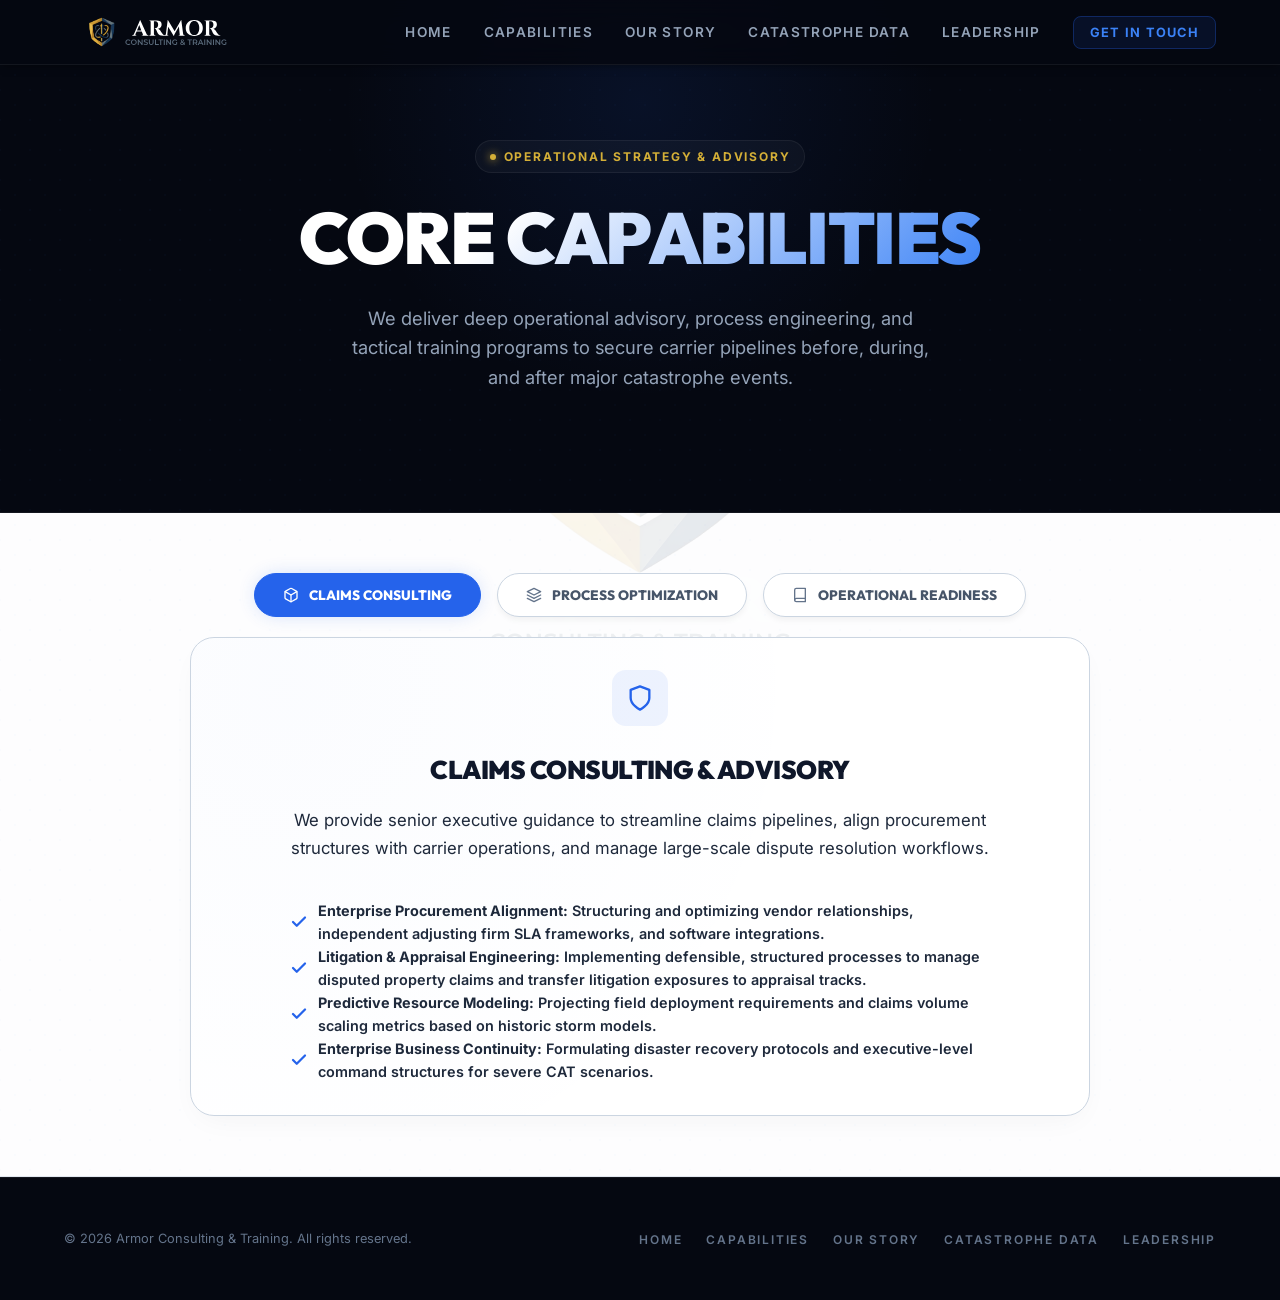
==== commit 97e7635b: "Center align Capabilities and Our Story timeline content with high-contrast styles" ====
--- a/capabilities.html
+++ b/capabilities.html
@@ -51,144 +51,159 @@
         <!-- ── INTERACTIVE CAPABILITIES SECTION ── -->
         <section id="capabilities" class="capabilities-section">
             <div class="container">
-                <div class="capabilities-showcase">
+                <div class="services-showcase" style="max-width: 900px; margin: 0 auto;">
                     <!-- Tabs Navigation -->
-                    <div class="capabilities-nav">
+                    <div class="services-tabs">
                         <!-- Tab 1 -->
-                        <button class="capability-tab-btn active" data-capability="consulting">
-                            <div class="tab-btn-icon">
-                                <svg width="20" height="20" viewBox="0 0 24 24" fill="none" stroke="currentColor" stroke-width="2" stroke-linecap="round" stroke-linejoin="round">
-                                    <path d="M21 16V8a2 2 0 0 0-1-1.73l-7-4a2 2 0 0 0-2 0l-7 4A2 2 0 0 0 3 8v8a2 2 0 0 0 1 1.73l7 4a2 2 0 0 0 2 0l7-4A2 2 0 0 0 21 16z"></path>
-                                    <polyline points="3.27 6.96 12 12.01 20.73 6.96"></polyline>
-                                    <line x1="12" y1="22.08" x2="12" y2="12"></line>
-                                </svg>
-                            </div>
-                            <div class="tab-btn-content">
-                                <h4>Claims Consulting</h4>
-                                <span class="tab-btn-desc">Procurement & advocacy</span>
-                            </div>
+                        <button class="service-tab-btn active" data-service="consulting">
+                            <svg width="16" height="16" viewBox="0 0 24 24" fill="none" stroke="currentColor" stroke-width="2" stroke-linecap="round" stroke-linejoin="round">
+                                <path d="M21 16V8a2 2 0 0 0-1-1.73l-7-4a2 2 0 0 0-2 0l-7 4A2 2 0 0 0 3 8v8a2 2 0 0 0 1 1.73l7 4a2 2 0 0 0 2 0l7-4A2 2 0 0 0 21 16z"></path>
+                                <polyline points="3.27 6.96 12 12.01 20.73 6.96"></polyline>
+                                <line x1="12" y1="22.08" x2="12" y2="12"></line>
+                            </svg>
+                            <span>Claims Consulting</span>
                         </button>
 
                         <!-- Tab 2 -->
-                        <button class="capability-tab-btn" data-capability="optimization">
-                            <div class="tab-btn-icon">
-                                <svg width="20" height="20" viewBox="0 0 24 24" fill="none" stroke="currentColor" stroke-width="2" stroke-linecap="round" stroke-linejoin="round">
-                                    <polygon points="12 2 2 7 12 12 22 7 12 2"></polygon>
-                                    <polyline points="2 17 12 22 22 17"></polyline>
-                                    <polyline points="2 12 12 17 22 12"></polyline>
-                                </svg>
-                            </div>
-                            <div class="tab-btn-content">
-                                <h4>Process Optimization</h4>
-                                <span class="tab-btn-desc">Workflow & architecture</span>
-                            </div>
+                        <button class="service-tab-btn" data-service="optimization">
+                            <svg width="16" height="16" viewBox="0 0 24 24" fill="none" stroke="currentColor" stroke-width="2" stroke-linecap="round" stroke-linejoin="round">
+                                <polygon points="12 2 2 7 12 12 22 7 12 2"></polygon>
+                                <polyline points="2 17 12 22 22 17"></polyline>
+                                <polyline points="2 12 12 17 22 12"></polyline>
+                            </svg>
+                            <span>Process Optimization</span>
                         </button>
 
                         <!-- Tab 3 -->
-                        <button class="capability-tab-btn" data-capability="readiness">
-                            <div class="tab-btn-icon">
-                                <svg width="20" height="20" viewBox="0 0 24 24" fill="none" stroke="currentColor" stroke-width="2" stroke-linecap="round" stroke-linejoin="round">
-                                    <path d="M4 19.5A2.5 2.5 0 0 1 6.5 17H20"></path>
-                                    <path d="M6.5 2H20v20H6.5A2.5 2.5 0 0 1 4 19.5v-15A2.5 2.5 0 0 1 6.5 2z"></path>
-                                </svg>
-                            </div>
-                            <div class="tab-btn-content">
-                                <h4>Operational Readiness</h4>
-                                <span class="tab-btn-desc">Training & preparedness</span>
-                            </div>
+                        <button class="service-tab-btn" data-service="readiness">
+                            <svg width="16" height="16" viewBox="0 0 24 24" fill="none" stroke="currentColor" stroke-width="2" stroke-linecap="round" stroke-linejoin="round">
+                                <path d="M4 19.5A2.5 2.5 0 0 1 6.5 17H20"></path>
+                                <path d="M6.5 2H20v20H6.5A2.5 2.5 0 0 1 4 19.5v-15A2.5 2.5 0 0 1 6.5 2z"></path>
+                            </svg>
+                            <span>Operational Readiness</span>
                         </button>
                     </div>
 
                     <!-- Tabs Content Panel -->
-                    <div class="capabilities-content-panel">
+                    <div class="services-content-panel">
                         <!-- Slide 1: Claims Consulting -->
-                        <div class="capability-content-slide active" id="cap-consulting">
-                            <div class="capability-slide-icon">
-                                <svg width="28" height="28" viewBox="0 0 24 24" fill="none" stroke="currentColor" stroke-width="2" stroke-linecap="round" stroke-linejoin="round">
-                                    <path d="M12 22s8-4 8-10V5l-8-3-8 3v7c0 6 8 10 8 10z"></path>
-                                </svg>
-                            </div>
-                            <h3>Claims Consulting & Advisory</h3>
-                            <p>We provide senior executive guidance to streamline claims pipelines, align procurement structures with carrier operations, and manage large-scale dispute resolution workflows.</p>
-                            <div class="capability-slide-bullets">
-                                <div class="bullet-item">
-                                    <span class="bullet-icon">✓</span>
-                                    <span><strong>Enterprise Procurement Alignment:</strong> Structuring and optimizing vendor relationships, independent adjusting firm SLA frameworks, and software integrations.</span>
+                        <div class="service-content-slide active" id="service-consulting">
+                            <div class="service-slide-detail">
+                                <div class="service-slide-icon">
+                                    <svg width="28" height="28" viewBox="0 0 24 24" fill="none" stroke="currentColor" stroke-width="2" stroke-linecap="round" stroke-linejoin="round">
+                                        <path d="M12 22s8-4 8-10V5l-8-3-8 3v7c0 6 8 10 8 10z"></path>
+                                    </svg>
                                 </div>
-                                <div class="bullet-item">
-                                    <span class="bullet-icon">✓</span>
-                                    <span><strong>Litigation & Appraisal Engineering:</strong> Implementing defensible, structured processes to manage disputed property claims and transfer litigation exposures to appraisal tracks.</span>
-                                </div>
-                                <div class="bullet-item">
-                                    <span class="bullet-icon">✓</span>
-                                    <span><strong>Predictive Resource Modeling:</strong> Projecting field deployment requirements and claims volume scaling metrics based on historic storm models.</span>
-                                </div>
-                                <div class="bullet-item">
-                                    <span class="bullet-icon">✓</span>
-                                    <span><strong>Enterprise Business Continuity:</strong> Formulating disaster recovery protocols and executive-level command structures for severe CAT scenarios.</span>
-                                </div>
+                                <h3>Claims Consulting & Advisory</h3>
+                                <p>We provide senior executive guidance to streamline claims pipelines, align procurement structures with carrier operations, and manage large-scale dispute resolution workflows.</p>
+                                <ul class="service-bullet-list" style="display: inline-block; text-align: left; max-width: 700px; margin: 12px auto 0 auto;">
+                                    <li>
+                                        <svg width="18" height="18" viewBox="0 0 24 24" fill="none" stroke="currentColor" stroke-width="3" stroke-linecap="round" stroke-linejoin="round">
+                                            <polyline points="20 6 9 17 4 12"></polyline>
+                                        </svg>
+                                        <span><strong>Enterprise Procurement Alignment:</strong> Structuring and optimizing vendor relationships, independent adjusting firm SLA frameworks, and software integrations.</span>
+                                    </li>
+                                    <li>
+                                        <svg width="18" height="18" viewBox="0 0 24 24" fill="none" stroke="currentColor" stroke-width="3" stroke-linecap="round" stroke-linejoin="round">
+                                            <polyline points="20 6 9 17 4 12"></polyline>
+                                        </svg>
+                                        <span><strong>Litigation & Appraisal Engineering:</strong> Implementing defensible, structured processes to manage disputed property claims and transfer litigation exposures to appraisal tracks.</span>
+                                    </li>
+                                    <li>
+                                        <svg width="18" height="18" viewBox="0 0 24 24" fill="none" stroke="currentColor" stroke-width="3" stroke-linecap="round" stroke-linejoin="round">
+                                            <polyline points="20 6 9 17 4 12"></polyline>
+                                        </svg>
+                                        <span><strong>Predictive Resource Modeling:</strong> Projecting field deployment requirements and claims volume scaling metrics based on historic storm models.</span>
+                                    </li>
+                                    <li>
+                                        <svg width="18" height="18" viewBox="0 0 24 24" fill="none" stroke="currentColor" stroke-width="3" stroke-linecap="round" stroke-linejoin="round">
+                                            <polyline points="20 6 9 17 4 12"></polyline>
+                                        </svg>
+                                        <span><strong>Enterprise Business Continuity:</strong> Formulating disaster recovery protocols and executive-level command structures for severe CAT scenarios.</span>
+                                    </li>
+                                </ul>
                             </div>
                         </div>
 
                         <!-- Slide 2: Process Optimization -->
-                        <div class="capability-content-slide" id="cap-optimization">
-                            <div class="capability-slide-icon">
-                                <svg width="28" height="28" viewBox="0 0 24 24" fill="none" stroke="currentColor" stroke-width="2" stroke-linecap="round" stroke-linejoin="round">
-                                    <circle cx="12" cy="12" r="3"></circle>
-                                    <path d="M19.4 15a1.65 1.65 0 0 0 .33 1.82l.06.06a2 2 0 1 1-2.83 2.83l-.06-.06a1.65 1.65 0 0 0-1.82-.33 1.65 1.65 0 0 0-1 1.51V21a2 2 0 0 1-4 0v-.09A1.65 1.65 0 0 0 9 19.4a1.65 1.65 0 0 0-1.82.33l-.06.06a2 2 0 1 1-2.83-2.83l.06-.06a1.65 1.65 0 0 0 .33-1.82 1.65 1.65 0 0 0-1.51-1H3a2 2 0 0 1 0-4h.09A1.65 1.65 0 0 0 4.6 9a1.65 1.65 0 0 0-.33-1.82l-.06-.06a2 2 0 1 1 2.83-2.83l.06.06a1.65 1.65 0 0 0 1.82.33H9a1.65 1.65 0 0 0 1-1.51V3a2 2 0 0 1 4 0v.09a1.65 1.65 0 0 0 1 1.51 1.65 1.65 0 0 0 1.82-.33l.06-.06a2 2 0 1 1 2.83 2.83l-.06.06a1.65 1.65 0 0 0-.33 1.82V9a1.65 1.65 0 0 0 1.51 1H21a2 2 0 0 1 0 4h-.09a1.65 1.65 0 0 0-1.51 1z"></path>
-                                </svg>
-                            </div>
-                            <h3>Strategic Process Optimization</h3>
-                            <p>We engineer operational frameworks, design clean data capture loops, and customize claims processing workflows for specialized perils and challenging geographic regions.</p>
-                            <div class="capability-slide-bullets">
-                                <div class="bullet-item">
-                                    <span class="bullet-icon">✓</span>
-                                    <span><strong>System Architecture & Data Capture:</strong> Designing clean integration pipelines between intake systems, field estimating tools, and core carrier databases.</span>
+                        <div class="service-content-slide" id="service-optimization">
+                            <div class="service-slide-detail">
+                                <div class="service-slide-icon">
+                                    <svg width="28" height="28" viewBox="0 0 24 24" fill="none" stroke="currentColor" stroke-width="2" stroke-linecap="round" stroke-linejoin="round">
+                                        <circle cx="12" cy="12" r="3"></circle>
+                                        <path d="M19.4 15a1.65 1.65 0 0 0 .33 1.82l.06.06a2 2 0 1 1-2.83 2.83l-.06-.06a1.65 1.65 0 0 0-1.82-.33 1.65 1.65 0 0 0-1 1.51V21a2 2 0 0 1-4 0v-.09A1.65 1.65 0 0 0 9 19.4a1.65 1.65 0 0 0-1.82.33l-.06.06a2 2 0 1 1-2.83-2.83l.06-.06a1.65 1.65 0 0 0 .33-1.82 1.65 1.65 0 0 0-1.51-1H3a2 2 0 0 1 0-4h.09A1.65 1.65 0 0 0 4.6 9a1.65 1.65 0 0 0-.33-1.82l-.06-.06a2 2 0 1 1 2.83-2.83l.06.06a1.65 1.65 0 0 0 1.82.33H9a1.65 1.65 0 0 0 1-1.51V3a2 2 0 0 1 4 0v.09a1.65 1.65 0 0 0 1 1.51 1.65 1.65 0 0 0 1.82-.33l.06-.06a2 2 0 1 1 2.83 2.83l-.06.06a1.65 1.65 0 0 0-.33 1.82V9a1.65 1.65 0 0 0 1.51 1H21a2 2 0 0 1 0 4h-.09a1.65 1.65 0 0 0-1.51 1z"></path>
+                                    </svg>
                                 </div>
-                                <div class="bullet-item">
-                                    <span class="bullet-icon">✓</span>
-                                    <span><strong>CAT Code Engineering:</strong> Establishing storm-specific process guidelines, estimate templates, and automated compliance auditing rules.</span>
-                                </div>
-                                <div class="bullet-item">
-                                    <span class="bullet-icon">✓</span>
-                                    <span><strong>Niche Product Customization:</strong> Engineering specialized processing pipelines for unique policy types, including manufactured housing and mobile home product lines.</span>
-                                </div>
-                                <div class="bullet-item">
-                                    <span class="bullet-icon">✓</span>
-                                    <span><strong>Logistical Conflict Resolution:</strong> Developing localized, tactical response workflows for hard-to-reach barrier islands, keys, and severe access-restricted disaster zones (e.g., Sanibel Island and the Florida Keys).</span>
-                                </div>
+                                <h3>Strategic Process Optimization</h3>
+                                <p>We engineer operational frameworks, design clean data capture loops, and customize claims processing workflows for specialized perils and challenging geographic regions.</p>
+                                <ul class="service-bullet-list" style="display: inline-block; text-align: left; max-width: 700px; margin: 12px auto 0 auto;">
+                                    <li>
+                                        <svg width="18" height="18" viewBox="0 0 24 24" fill="none" stroke="currentColor" stroke-width="3" stroke-linecap="round" stroke-linejoin="round">
+                                            <polyline points="20 6 9 17 4 12"></polyline>
+                                        </svg>
+                                        <span><strong>System Architecture & Data Capture:</strong> Designing clean integration pipelines between intake systems, field estimating tools, and core carrier databases.</span>
+                                    </li>
+                                    <li>
+                                        <svg width="18" height="18" viewBox="0 0 24 24" fill="none" stroke="currentColor" stroke-width="3" stroke-linecap="round" stroke-linejoin="round">
+                                            <polyline points="20 6 9 17 4 12"></polyline>
+                                        </svg>
+                                        <span><strong>CAT Code Engineering:</strong> Establishing storm-specific process guidelines, estimate templates, and automated compliance auditing rules.</span>
+                                    </li>
+                                    <li>
+                                        <svg width="18" height="18" viewBox="0 0 24 24" fill="none" stroke="currentColor" stroke-width="3" stroke-linecap="round" stroke-linejoin="round">
+                                            <polyline points="20 6 9 17 4 12"></polyline>
+                                        </svg>
+                                        <span><strong>Niche Product Customization:</strong> Engineering specialized processing pipelines for unique policy types, including manufactured housing and mobile home product lines.</span>
+                                    </li>
+                                    <li>
+                                        <svg width="18" height="18" viewBox="0 0 24 24" fill="none" stroke="currentColor" stroke-width="3" stroke-linecap="round" stroke-linejoin="round">
+                                            <polyline points="20 6 9 17 4 12"></polyline>
+                                        </svg>
+                                        <span><strong>Logistical Conflict Resolution:</strong> Developing localized, tactical response workflows for hard-to-reach barrier islands, keys, and severe access-restricted disaster zones (e.g., Sanibel Island and the Florida Keys).</span>
+                                    </li>
+                                </ul>
                             </div>
                         </div>
 
                         <!-- Slide 3: Operational Readiness -->
-                        <div class="capability-content-slide" id="cap-readiness">
-                            <div class="capability-slide-icon">
-                                <svg width="28" height="28" viewBox="0 0 24 24" fill="none" stroke="currentColor" stroke-width="2" stroke-linecap="round" stroke-linejoin="round">
-                                    <path d="M17 21v-2a4 4 0 0 0-4-4H5a4 4 0 0 0-4 4v2"></path>
-                                    <circle cx="9" cy="7" r="4"></circle>
-                                    <path d="M23 21v-2a4 4 0 0 0-3-3.87"></path>
-                                    <path d="M16 3.13a4 4 0 0 1 0 7.75"></path>
-                                </svg>
-                            </div>
-                            <h3>Training & Operational Readiness</h3>
-                            <p>We build readiness programs, technical estimating academies, and automated onboarding playbooks to scale up human capital ahead of historic catastrophe events.</p>
-                            <div class="capability-slide-bullets">
-                                <div class="bullet-item">
-                                    <span class="bullet-icon">✓</span>
-                                    <span><strong>Leadership Development Academies:</strong> Targeted executive training programs for Team Leads, Field Supervisors, Quality Control Auditors, and Claims Managers.</span>
+                        <div class="service-content-slide" id="service-readiness">
+                            <div class="service-slide-detail">
+                                <div class="service-slide-icon">
+                                    <svg width="28" height="28" viewBox="0 0 24 24" fill="none" stroke="currentColor" stroke-width="2" stroke-linecap="round" stroke-linejoin="round">
+                                        <path d="M17 21v-2a4 4 0 0 0-4-4H5a4 4 0 0 0-4 4v2"></path>
+                                        <circle cx="9" cy="7" r="4"></circle>
+                                        <path d="M23 21v-2a4 4 0 0 0-3-3.87"></path>
+                                        <path d="M16 3.13a4 4 0 0 1 0 7.75"></path>
+                                    </svg>
                                 </div>
-                                <div class="bullet-item">
-                                    <span class="bullet-icon">✓</span>
-                                    <span><strong>Technical Estimating Mastery:</strong> Advanced training curricula in Xactimate and Symbility, emphasizing structural estimating precision and carrier-specific guidelines.</span>
-                                </div>
-                                <div class="bullet-item">
-                                    <span class="bullet-icon">✓</span>
-                                    <span><strong>Massive-Scale Readiness Drills:</strong> Conducting stress-test simulations of staffing ramp-ups, QA queues, and high-frequency intake bottlenecks.</span>
-                                </div>
-                                <div class="bullet-item">
-                                    <span class="bullet-icon">✓</span>
-                                    <span><strong>Rapid Onboarding Systems:</strong> Creating high-impact independent adjuster orientation presentation playbooks and onboarding resources to ensure day-one operational alignment.</span>
-                                </div>
+                                <h3>Training & Operational Readiness</h3>
+                                <p>We build readiness programs, technical estimating academies, and automated onboarding playbooks to scale up human capital ahead of historic catastrophe events.</p>
+                                <ul class="service-bullet-list" style="display: inline-block; text-align: left; max-width: 700px; margin: 12px auto 0 auto;">
+                                    <li>
+                                        <svg width="18" height="18" viewBox="0 0 24 24" fill="none" stroke="currentColor" stroke-width="3" stroke-linecap="round" stroke-linejoin="round">
+                                            <polyline points="20 6 9 17 4 12"></polyline>
+                                        </svg>
+                                        <span><strong>Leadership Development Academies:</strong> Targeted executive training programs for Team Leads, Field Supervisors, Quality Control Auditors, and Claims Managers.</span>
+                                    </li>
+                                    <li>
+                                        <svg width="18" height="18" viewBox="0 0 24 24" fill="none" stroke="currentColor" stroke-width="3" stroke-linecap="round" stroke-linejoin="round">
+                                            <polyline points="20 6 9 17 4 12"></polyline>
+                                        </svg>
+                                        <span><strong>Technical Estimating Mastery:</strong> Advanced training curricula in Xactimate and Symbility, emphasizing structural estimating precision and carrier-specific guidelines.</span>
+                                    </li>
+                                    <li>
+                                        <svg width="18" height="18" viewBox="0 0 24 24" fill="none" stroke="currentColor" stroke-width="3" stroke-linecap="round" stroke-linejoin="round">
+                                            <polyline points="20 6 9 17 4 12"></polyline>
+                                        </svg>
+                                        <span><strong>Massive-Scale Readiness Drills:</strong> Conducting stress-test simulations of staffing ramp-ups, QA queues, and high-frequency intake bottlenecks.</span>
+                                    </li>
+                                    <li>
+                                        <svg width="18" height="18" viewBox="0 0 24 24" fill="none" stroke="currentColor" stroke-width="3" stroke-linecap="round" stroke-linejoin="round">
+                                            <polyline points="20 6 9 17 4 12"></polyline>
+                                        </svg>
+                                        <span><strong>Rapid Onboarding Systems:</strong> Creating high-impact independent adjuster orientation presentation playbooks and onboarding resources to ensure day-one operational alignment.</span>
+                                    </li>
+                                </ul>
                             </div>
                         </div>
                     </div>
--- a/style.css
+++ b/style.css
@@ -1812,67 +1812,58 @@
 
 .timeline-container {
   position: relative;
-  max-width: 900px;
+  max-width: 800px;
   margin: 40px auto 0 auto;
-  padding-left: 40px;
-  border-left: 2px solid var(--panel-border);
+  padding-left: 0;
+  border-left: none;
+  display: flex;
+  flex-direction: column;
+  align-items: center;
 }
 
 .timeline-item {
   position: relative;
-  margin-bottom: 48px;
-}
-
-.timeline-item:last-child {
-  margin-bottom: 0;
+  margin-bottom: 32px;
+  width: 100%;
+  max-width: 700px;
 }
 
 .timeline-dot {
-  position: absolute;
-  left: -51px;
-  top: 8px;
-  width: 20px;
-  height: 20px;
-  border-radius: 50%;
-  background: var(--accent-cobalt);
-  border: 4px solid #f8fafc; /* Matches body bg */
-  box-shadow: 0 0 10px rgba(37, 99, 235, 0.3);
-  transition: var(--transition-smooth);
-}
-
-.timeline-item:hover .timeline-dot {
-  background: var(--accent-gold);
-  box-shadow: 0 0 12px var(--accent-gold-glow);
+  display: none;
 }
 
 .timeline-content {
   background: #ffffff;
-  border: 1px solid #e2e8f0;
-  border-radius: 20px;
-  padding: 28px 32px;
-  box-shadow: 0 4px 10px -2px rgba(0, 0, 0, 0.05);
+  border: 1px solid #cbd5e1;
+  border-radius: 24px;
+  padding: 32px;
+  box-shadow: 0 4px 12px rgba(0, 0, 0, 0.03);
+  text-align: center;
   transition: var(--transition-smooth);
 }
 
 .timeline-content:hover {
-  border-color: rgba(37, 99, 235, 0.3);
+  border-color: var(--accent-cobalt);
   transform: translateY(-2px);
-  box-shadow: 0 10px 25px -10px rgba(37, 99, 235, 0.1);
+  box-shadow: 0 10px 25px -10px rgba(37, 99, 235, 0.15);
 }
 
 .timeline-date {
   font-family: var(--font-mono);
-  font-size: 0.75rem;
+  font-size: 0.8rem;
   font-weight: 700;
   color: var(--accent-cobalt);
   text-transform: uppercase;
   letter-spacing: 0.1em;
-  margin-bottom: 8px;
-  display: block;
+  background: rgba(37, 99, 235, 0.08);
+  padding: 6px 16px;
+  border-radius: 20px;
+  display: inline-block;
+  margin-bottom: 16px;
 }
 
 .timeline-title {
-  font-size: 1.3rem;
+  font-size: 1.4rem;
   font-weight: 900;
   color: #0f172a;
   margin-bottom: 12px;
@@ -1881,15 +1872,15 @@
 
 .timeline-body {
   color: #1e293b !important;
-  font-size: 0.95rem;
-  line-height: 1.6;
+  font-size: 1rem;
+  line-height: 1.65;
 }
 
 /* Awards Grid */
 .awards-section {
   background-color: rgba(255, 255, 255, 0.65) !important;
-  border-top: 1px solid #e2e8f0;
-  border-bottom: 1px solid #e2e8f0;
+  border-top: 1px solid #cbd5e1;
+  border-bottom: 1px solid #cbd5e1;
   padding: 80px 0;
 }
 
@@ -1902,7 +1893,7 @@
 
 .award-card {
   background: #ffffff;
-  border: 1px solid #e2e8f0;
+  border: 1px solid #cbd5e1;
   border-radius: 20px;
   padding: 32px;
   text-align: center;
@@ -1930,7 +1921,7 @@
 }
 
 .award-card h3 {
-  font-size: 1.05rem;
+  font-size: 1.1rem;
   font-weight: 800;
   color: #0f172a;
   margin-bottom: 8px;
@@ -1938,24 +1929,17 @@
 }
 
 .award-card p {
-  font-size: 0.85rem;
-  color: #475569 !important;
-  line-height: 1.5;
+  font-size: 0.9rem;
+  color: #1e293b !important;
+  line-height: 1.55;
 }
 
 @media (max-width: 576px) {
   .timeline-container {
-    padding-left: 24px;
-  }
-  .timeline-dot {
-    left: -33px;
-    width: 16px;
-    height: 16px;
-    top: 10px;
-    border-width: 3px;
+    padding-left: 0;
   }
   .timeline-content {
-    padding: 20px;
+    padding: 24px;
   }
 }
 
